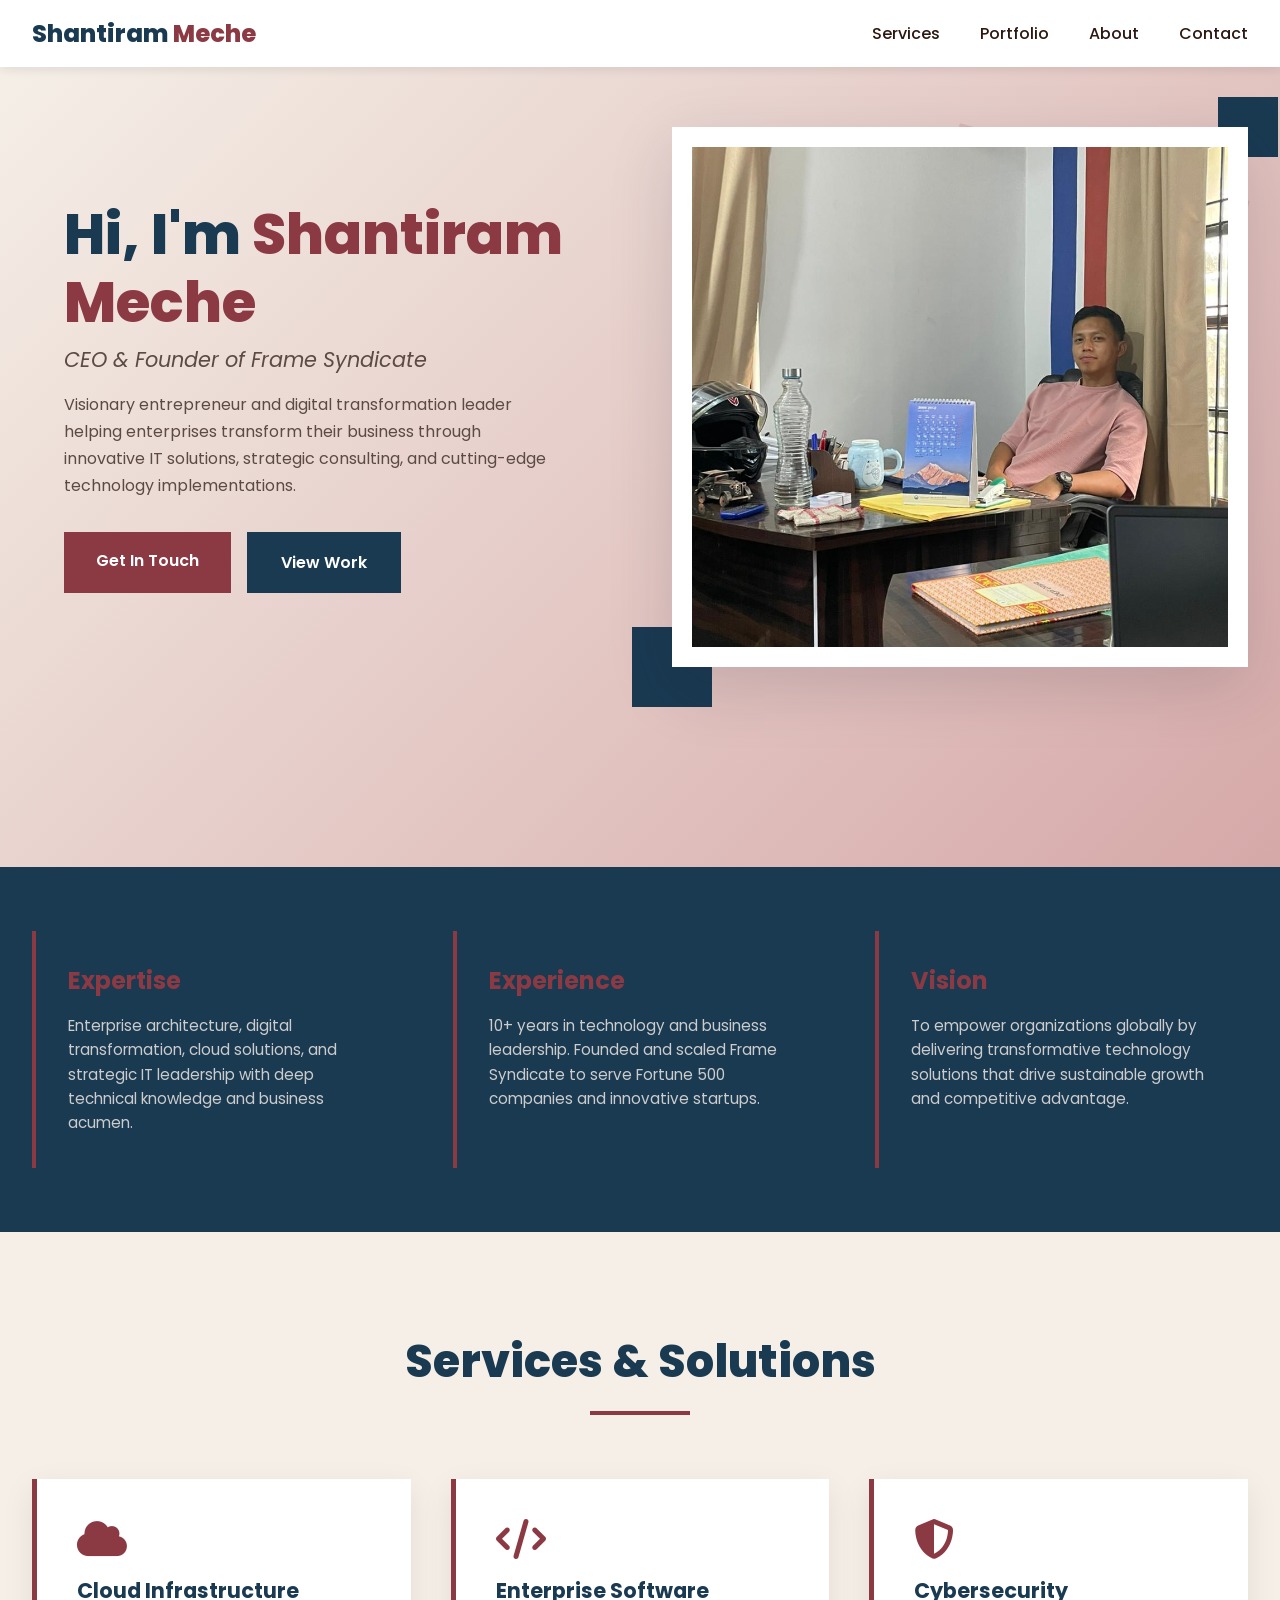
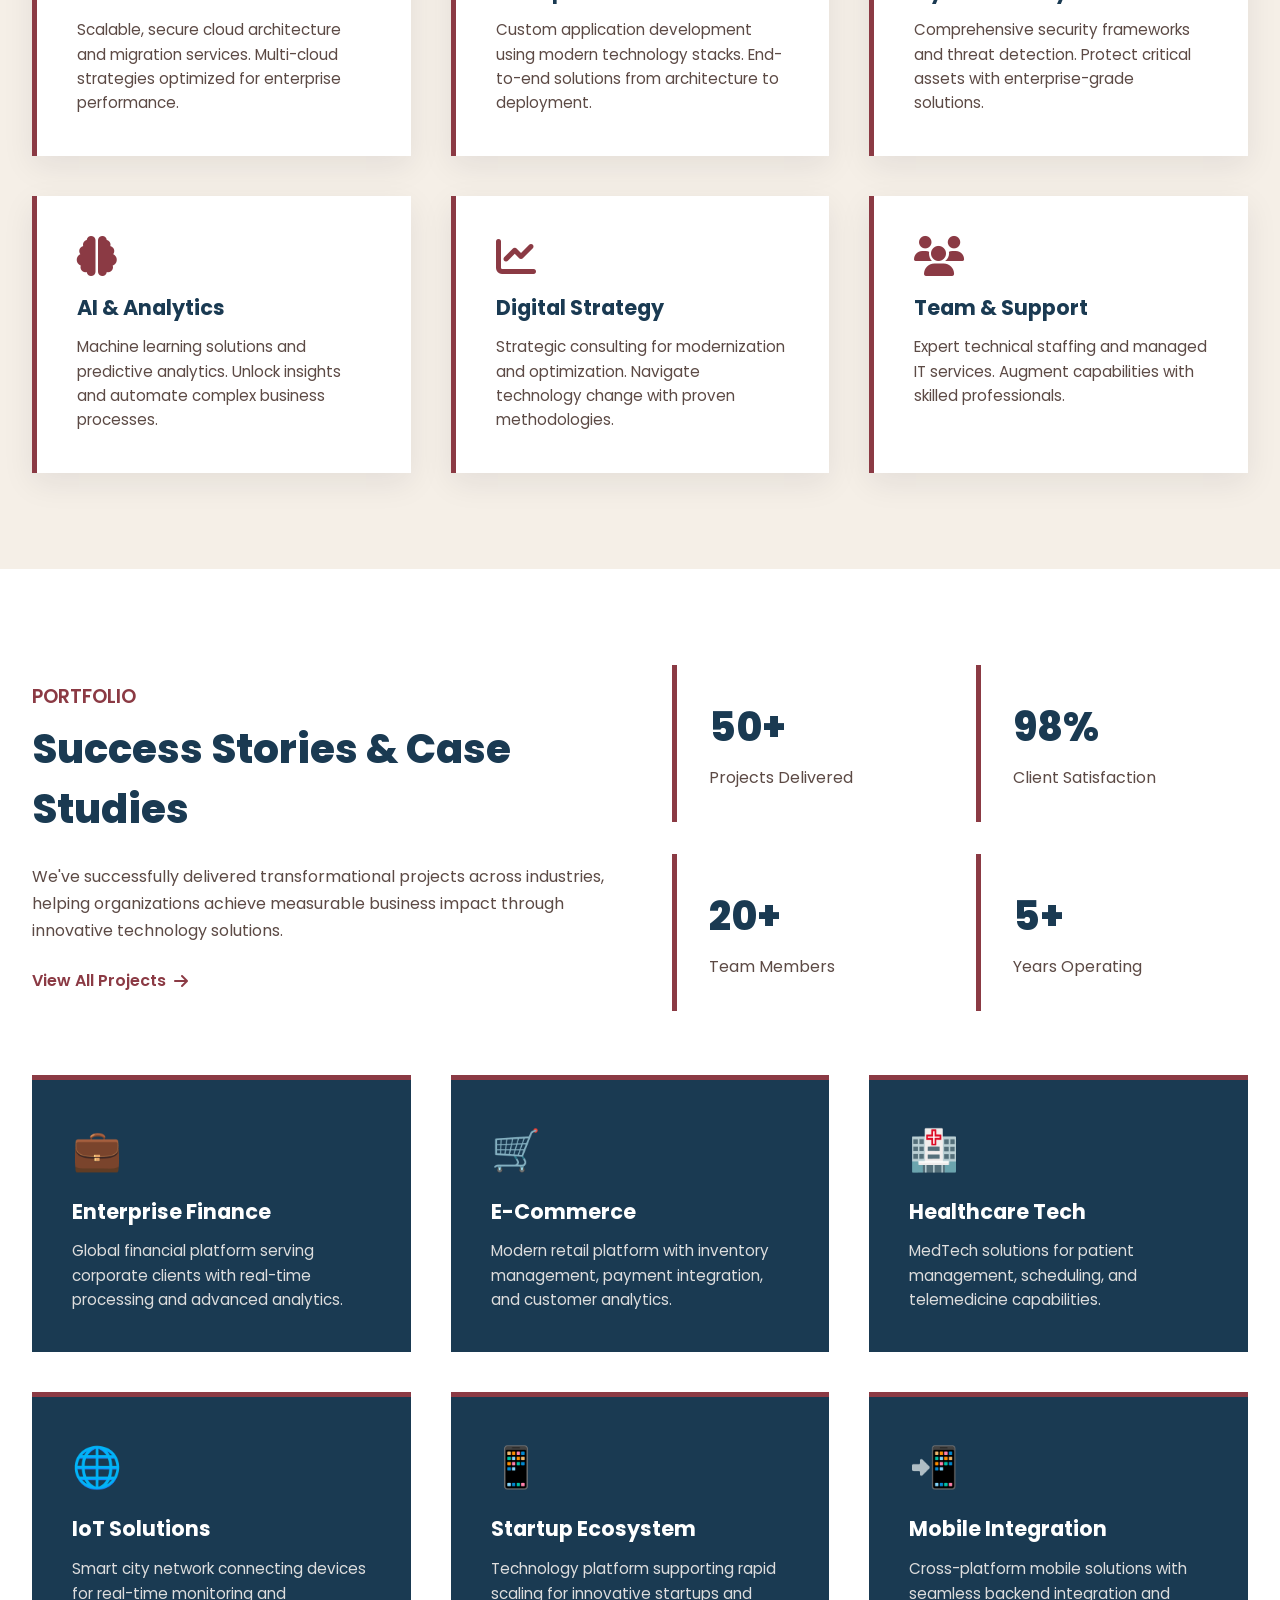
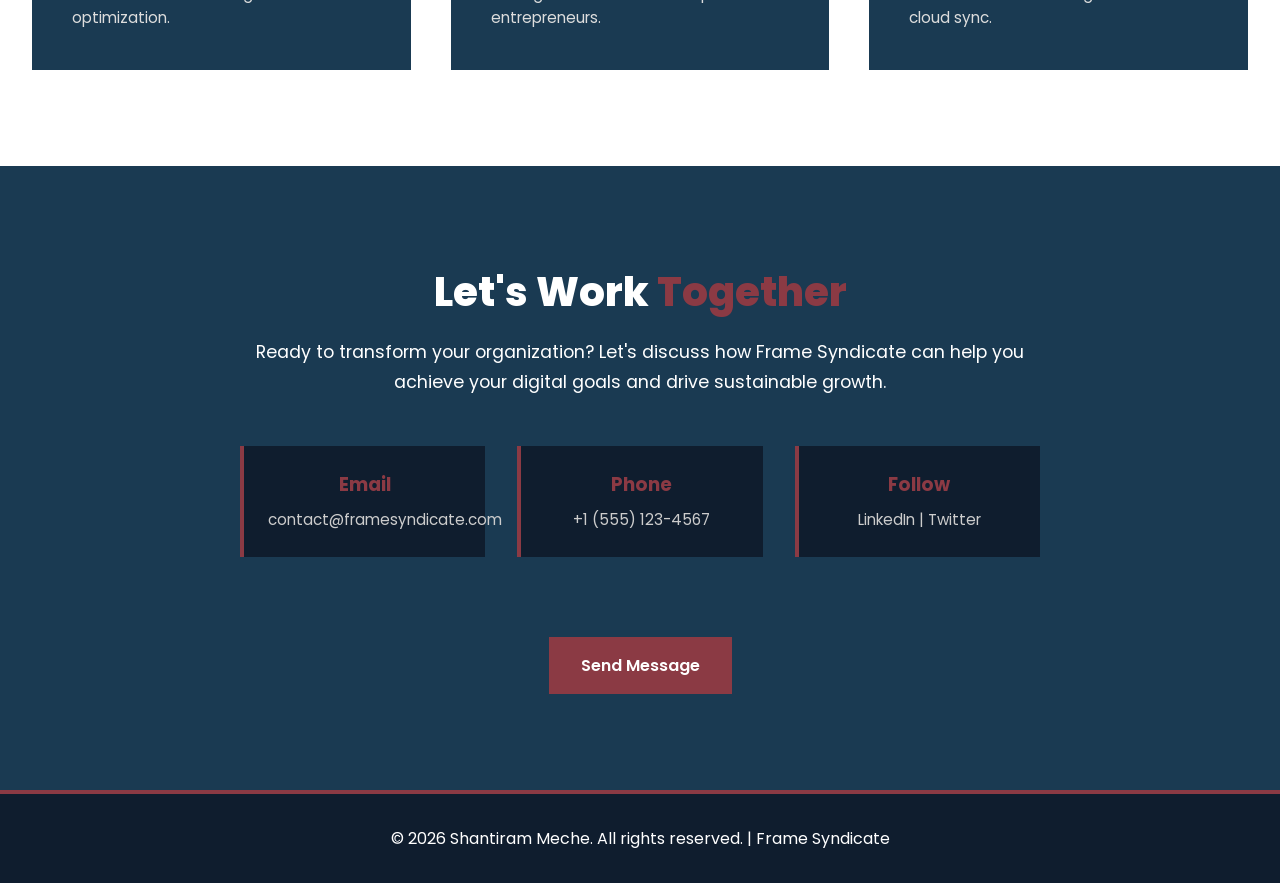
==== index.html @ 21a4532c "Update configuration files" ====
<!DOCTYPE html>
<html lang="en">
<head>
    <meta charset="UTF-8">
    <meta name="viewport" content="width=device-width, initial-scale=1.0, viewport-fit=contain">
    <title>Shantiram Meche | CEO & Founder - Frame Syndicate</title>
    
    <link rel="icon" href="/shantiram_meche/me.jpeg" type="image/jpeg">
  <link rel="manifest" href="manifest.json">
<meta name="theme-color" content="#facc15">
    <link rel="canonical" href="https://shantirammeche2219bit-netizen.github.io/shantiram_meche/">
    <meta name="description" content="Shantiram Meche - CEO & Founder of Frame Syndicate. Award-winning digital transformation leader and entrepreneur.">
    
    <!-- Generic Meta Tags -->
    <meta name="color-scheme" content="light dark">
    <meta name="supported-color-schemes" content="light dark">
    
    <!-- Open Graph -->
    <meta property="og:title" content="Shantiram Meche | CEO & Founder - Frame Syndicate">
    <meta property="og:description" content="Award-winning digital transformation leader and entrepreneur">
    <meta property="og:image" content="me.jpeg">
    <meta property="og:url" content="https://yoursite.com">
    <meta property="og:type" content="website">
    
    <!-- Twitter Card -->
    <meta name="twitter:card" content="summary_large_image">
    <meta name="twitter:title" content="Shantiram Meche">
    <meta name="twitter:description" content="CEO & Founder of Frame Syndicate">
    <link rel="preconnect" href="https://fonts.googleapis.com">
    <link rel="preconnect" href="https://fonts.gstatic.com" crossorigin>
    <link href="https://fonts.googleapis.com/css2?family=Poppins:wght@300;400;500;600;700;800&display=swap" rel="stylesheet">
    <link rel="stylesheet" href="https://cdnjs.cloudflare.com/ajax/libs/font-awesome/6.4.0/css/all.min.css">
    <link rel="stylesheet" href="style.css">
</head>
<body>
    <header>
        <nav>
            <a href="#" class="logo">Shantiram <span class="logo-yellow">Meche</span></a>
            <ul class="nav-links">
                <li><a href="#services" class="nav-link">Services</a></li>
                <li><a href="./portfolio.html" class="nav-link">Portfolio</a></li>
                <li><a href="./about.html" class="nav-link">About</a></li>
                <li><a href="#contact" class="nav-link">Contact</a></li>
            </ul>
             <button id="installBtn" style="display:none;" class="btn btn-primary">
                    Install App
                    </button>
            <div class="hamburger">
                <span></span>
                <span></span>
                <span></span>
            </div>
        </nav>
    </header>

    <section class="hero">
        <div class="hero-container">
            <div class="hero-content">
                <h1>Hi, I'm <span class="highlight">Shantiram Meche</span></h1>
                <p class="hero-subtitle">CEO & Founder of Frame Syndicate</p>
                <p class="hero-description">Visionary entrepreneur and digital transformation leader helping enterprises transform their business through innovative IT solutions, strategic consulting, and cutting-edge technology implementations.</p>
                <div class="cta-buttons">
                    <a href="#contact" class="btn btn-primary">Get In Touch</a>
                    <a href="./portfolio.html" class="btn btn-secondary">View Work</a>
                </div>
            </div>

            <div class="hero-image-box">
                <div class="image-frame">
                    <img src="me.jpeg" alt="Shantiram Meche">
                    <div class="frame-accent frame-accent-1"></div>
                    <div class="frame-accent frame-accent-2"></div>
                </div>
            </div>
        </div>
    </section>

    <section class="about-section">
        <div class="about-content">
            <div class="about-card">
                <h3>Expertise</h3>
                <p>Enterprise architecture, digital transformation, cloud solutions, and strategic IT leadership with deep technical knowledge and business acumen.</p>
            </div>
            <div class="about-card">
                <h3>Experience</h3>
                <p>10+ years in technology and business leadership. Founded and scaled Frame Syndicate to serve Fortune 500 companies and innovative startups.</p>
            </div>
            <div class="about-card">
                <h3>Vision</h3>
                <p>To empower organizations globally by delivering transformative technology solutions that drive sustainable growth and competitive advantage.</p>
            </div>
        </div>
    </section>

    <section class="services" id="services">
        <div class="services-container">
            <div class="section-header">
                <h2>Services & Solutions</h2>
                <div class="yellow-bar"></div>
            </div>

            <div class="services-grid">
                <div class="service-card">
                    <i class="fas fa-cloud"></i>
                    <h3>Cloud Infrastructure</h3>
                    <p>Scalable, secure cloud architecture and migration services. Multi-cloud strategies optimized for enterprise performance.</p>
                </div>

                <div class="service-card">
                    <i class="fas fa-code"></i>
                    <h3>Enterprise Software</h3>
                    <p>Custom application development using modern technology stacks. End-to-end solutions from architecture to deployment.</p>
                </div>

                <div class="service-card">
                    <i class="fas fa-shield-alt"></i>
                    <h3>Cybersecurity</h3>
                    <p>Comprehensive security frameworks and threat detection. Protect critical assets with enterprise-grade solutions.</p>
                </div>

                <div class="service-card">
                    <i class="fas fa-brain"></i>
                    <h3>AI & Analytics</h3>
                    <p>Machine learning solutions and predictive analytics. Unlock insights and automate complex business processes.</p>
                </div>

                <div class="service-card">
                    <i class="fas fa-chart-line"></i>
                    <h3>Digital Strategy</h3>
                    <p>Strategic consulting for modernization and optimization. Navigate technology change with proven methodologies.</p>
                </div>

                <div class="service-card">
                    <i class="fas fa-users"></i>
                    <h3>Team & Support</h3>
                    <p>Expert technical staffing and managed IT services. Augment capabilities with skilled professionals.</p>
                </div>
            </div>
        </div>
    </section>

    <section class="portfolio">
        <div class="portfolio-container">
            <div class="portfolio-header">
                <div class="portfolio-text">
                    <h3>PORTFOLIO</h3>
                    <h2>Success Stories & Case Studies</h2>
                    <p>We've successfully delivered transformational projects across industries, helping organizations achieve measurable business impact through innovative technology solutions.</p>
                    <a href="./portfolio.html" class="portfolio-link">View All Projects <i class="fas fa-arrow-right"></i></a>
                </div>

                <div class="portfolio-stats">
                    <div class="stat-item">
                        <div class="stat-number">50+</div>
                        <div class="stat-label">Projects Delivered</div>
                    </div>
                    <div class="stat-item">
                        <div class="stat-number">98%</div>
                        <div class="stat-label">Client Satisfaction</div>
                    </div>
                    <div class="stat-item">
                        <div class="stat-number">20+</div>
                        <div class="stat-label">Team Members</div>
                    </div>
                    <div class="stat-item">
                        <div class="stat-number">5+</div>
                        <div class="stat-label">Years Operating</div>
                    </div>
                </div>
            </div>

            <div class="portfolio-showcase">
                <div class="project-card">
                    <div class="project-icon">💼</div>
                    <h4>Enterprise Finance</h4>
                    <p>Global financial platform serving corporate clients with real-time processing and advanced analytics.</p>
                </div>

                <div class="project-card">
                    <div class="project-icon">🛒</div>
                    <h4>E-Commerce</h4>
                    <p>Modern retail platform with inventory management, payment integration, and customer analytics.</p>
                </div>

                <div class="project-card">
                    <div class="project-icon">🏥</div>
                    <h4>Healthcare Tech</h4>
                    <p>MedTech solutions for patient management, scheduling, and telemedicine capabilities.</p>
                </div>

                <div class="project-card">
                    <div class="project-icon">🌐</div>
                    <h4>IoT Solutions</h4>
                    <p>Smart city network connecting devices for real-time monitoring and optimization.</p>
                </div>

                <div class="project-card">
                    <div class="project-icon">📱</div>
                    <h4>Startup Ecosystem</h4>
                    <p>Technology platform supporting rapid scaling for innovative startups and entrepreneurs.</p>
                </div>

                <div class="project-card">
                    <div class="project-icon">📲</div>
                    <h4>Mobile Integration</h4>
                    <p>Cross-platform mobile solutions with seamless backend integration and cloud sync.</p>
                </div>
            </div>
        </div>
    </section>

    <section class="contact" id="contact">
        <div class="contact-container">
            <h2>Let's Work <span class="contact-yellow">Together</span></h2>
            <p>Ready to transform your organization? Let's discuss how Frame Syndicate can help you achieve your digital goals and drive sustainable growth.</p>

            <div class="contact-info">
                <div class="contact-item">
                    <h3>Email</h3>
                    <p><a href="mailto:contact@framesyndicate.com">contact@framesyndicate.com</a></p>
                </div>
                <div class="contact-item">
                    <h3>Phone</h3>
                    <p>+1 (555) 123-4567</p>
                </div>
                <div class="contact-item">
                    <h3>Follow</h3>
                    <p><a href="#">LinkedIn</a> | <a href="#">Twitter</a></p>
                </div>
            </div>

            <a href="mailto:contact@framesyndicate.com" class="btn btn-primary" style="margin-top: 2rem;">Send Message</a>
        </div>
    </section>

    <footer>
        <p>&copy; 2026 Shantiram Meche. All rights reserved. | Frame Syndicate</p>
    </footer>

    <script>
        // Mobile menu toggle
        const hamburger = document.querySelector('.hamburger');
        const navLinks = document.querySelector('.nav-links');

        if (hamburger) {
            hamburger.addEventListener('click', () => {
                hamburger.classList.toggle('active');
                navLinks.classList.toggle('active');
            });

            // Close menu when a link is clicked
            document.querySelectorAll('.nav-link').forEach(link => {
                link.addEventListener('click', () => {
                    hamburger.classList.remove('active');
                    navLinks.classList.remove('active');
                });
            });
        }
const isIOS = /iphone|ipad|ipod/.test(navigator.userAgent.toLowerCase());
const isStandalone = window.matchMedia('(display-mode: standalone)').matches;

if (isIOS && !isStandalone) {
  alert("To install: Tap Share → Add to Home Screen");
}

let deferredPrompt;
const installBtn = document.getElementById("installBtn");

// Detect install availability
window.addEventListener("beforeinstallprompt", (e) => {
  e.preventDefault();
  deferredPrompt = e;
  installBtn.style.display = "block";
});

// Button click
installBtn.addEventListener("click", async () => {
  installBtn.style.display = "none";
  deferredPrompt.prompt();
  
  const { outcome } = await deferredPrompt.userChoice;
  console.log("User choice:", outcome);

  deferredPrompt = null;
});

// Hide after install
window.addEventListener("appinstalled", () => {
  console.log("App installed");
  installBtn.style.display = "none";
});

if (isIOS && !isStandalone) {
  alert("To install: Tap Share → Add to Home Screen");
}

if ("serviceWorker" in navigator) {
  window.addEventListener("load", () => {
    navigator.serviceWorker.register("service-worker.js")
      .then(reg => console.log("SW registered", reg))
      .catch(err => console.log("SW failed", err));
  });
}
</script>
</body>
</html>
---- style.css ----
* {
    margin: 0;
    padding: 0;
    box-sizing: border-box;
}

:root {
    --navy: #1A3A52;
    --dark-navy: #0F1D2E;
    --maroon: #8B3A44;
    --pink: #D4A5A5;
    --light-bg: #F5EFE7;
    --white: #FFFFFF;
    --text-dark: #2C1810;
    --text-gray: #5C4A45;
}

html {
    scroll-behavior: smooth;
}

body {
    font-family: 'Poppins', sans-serif;
    background-color: var(--light-bg);
    color: var(--text-dark);
    overflow-x: hidden;
}

/* Navigation */
header {
    background: var(--white);
    box-shadow: 0 2px 10px rgba(26, 26, 46, 0.1);
    position: sticky;
    top: 0;
    z-index: 1000;
}

nav {
    max-width: 1400px;
    margin: 0 auto;
    padding: 1rem 2rem;
    display: flex;
    justify-content: space-between;
    align-items: center;
}

.logo {
    font-size: 1.5rem;
    font-weight: 800;
    color: var(--navy);
    text-decoration: none;
}

.logo-yellow {
    color: var(--maroon);
}

.nav-links {
    display: flex;
    list-style: none;
    gap: 2.5rem;
}

.nav-link {
    text-decoration: none;
    color: var(--text-dark);
    font-weight: 500;
    transition: color 0.3s;
}

.nav-link:hover {
    color: var(--maroon);
}

/* Hero Section with Geometric Layout */
.hero {
    position: relative;
    min-height: 100vh;
    background: linear-gradient(135deg, var(--light-bg) 0%, var(--pink) 100%);
    overflow: hidden;
    padding: 60px 2rem 2rem;
}

.hero-container {
    max-width: 1400px;
    margin: 0 auto;
    position: relative;
    height: 100%;
    display: grid;
    grid-template-columns: 1fr 1fr;
    gap: 4rem;
    align-items: center;
}

/* Geometric blocks background */
.hero::before {
    content: '';
    position: absolute;
    top: 10%;
    right: 5%;
    width: 300px;
    height: 300px;
    background: var(--maroon);
    opacity: 0.15;
    border-radius: 0;
    transform: rotate(15deg);
    z-index: 0;
}

.hero::after {
    content: '';
    position: absolute;
    bottom: 10%;
    left: 5%;
    width: 250px;
    height: 250px;
    background: var(--yellow);
    opacity: 0.1;
    transform: rotate(-20deg);
    z-index: 0;
}

.hero-content {
    position: relative;
    z-index: 10;
    padding: 2rem;
}

.hero h1 {
    font-size: 3.5rem;
    font-weight: 800;
    margin-bottom: 0.5rem;
    line-height: 1.2;
    color: var(--navy);
}

.hero h1 .highlight {
    color: var(--maroon);
}

.hero-subtitle {
    font-size: 1.3rem;
    color: var(--text-gray);
    margin-bottom: 1rem;
    font-style: italic;
}

.hero-description {
    font-size: 1rem;
    line-height: 1.7;
    color: var(--text-gray);
    margin-bottom: 2rem;
    max-width: 500px;
}

.cta-buttons {
    display: flex;
    gap: 1rem;
    flex-wrap: wrap;
}

.btn {
    padding: 1rem 2rem;
    font-size: 1rem;
    font-weight: 600;
    border: none;
    cursor: pointer;
    border-radius: 0;
    transition: all 0.3s;
    text-decoration: none;
    display: inline-block;
    font-family: 'Poppins', sans-serif;
}

.btn-primary {
    background: var(--maroon);
    color: var(--white);
}

.btn-primary:hover {
    background: #A84A56;
    transform: translateY(-3px);
    box-shadow: 0 8px 20px rgba(255, 193, 7, 0.3);
}

.btn-secondary {
    background: var(--navy);
    color: var(--white);
    border: 2px solid var(--navy);
}

.btn-secondary:hover {
    background: var(--dark-navy);
    border-color: var(--dark-navy);
}

.hero-image-box {
    position: relative;
    z-index: 10;
}

.image-frame {
    position: relative;
    background: var(--white);
    padding: 20px;
    box-shadow: 0 20px 60px rgba(26, 26, 46, 0.15);
}

.image-frame img {
    width: 100%;
    display: block;
    object-fit: cover;
    height: 500px;
}

.frame-accent {
    position: absolute;
    background: var(--navy);
    z-index: -1;
}

.frame-accent-1 {
    top: -30px;
    right: -30px;
    width: 60px;
    height: 60px;
}

.frame-accent-2 {
    bottom: -40px;
    left: -40px;
    width: 80px;
    height: 80px;
}

/* About Quick Info */
.about-section {
    background: var(--navy);
    color: var(--white);
    padding: 4rem 2rem;
    margin-top: -100px;
    position: relative;
    z-index: 5;
}

.about-content {
    max-width: 1400px;
    margin: 0 auto;
    display: grid;
    grid-template-columns: repeat(3, 1fr);
    gap: 3rem;
}

.about-card {
    padding: 2rem;
    border-left: 4px solid var(--maroon);
}

.about-card h3 {
    font-size: 1.5rem;
    color: var(--maroon);
    margin-bottom: 1rem;
}

.about-card p {
    line-height: 1.6;
    color: #ccc;
    font-size: 0.95rem;
}

/* Services Section */
.services {
    padding: 6rem 2rem;
    background: var(--light-bg);
}

.section-header {
    text-align: center;
    margin-bottom: 4rem;
}

.section-header h2 {
    font-size: 2.8rem;
    font-weight: 800;
    color: var(--navy);
    margin-bottom: 0.5rem;
}

.section-header .yellow-bar {
    width: 100px;
    height: 4px;
    background: var(--maroon);
    margin: 1rem auto;
}

.services-container {
    max-width: 1400px;
    margin: 0 auto;
}

.services-grid {
    display: grid;
    grid-template-columns: repeat(auto-fit, minmax(280px, 1fr));
    gap: 2.5rem;
}

.service-card {
    background: var(--white);
    padding: 2.5rem;
    position: relative;
    border-left: 5px solid var(--maroon);
    box-shadow: 0 10px 30px rgba(26, 26, 46, 0.08);
    transition: all 0.3s;
}

.service-card:hover {
    transform: translateY(-8px);
    box-shadow: 0 20px 50px rgba(26, 26, 46, 0.15);
}

.service-card i {
    font-size: 2.5rem;
    color: var(--maroon);
    margin-bottom: 1rem;
}

.service-card h3 {
    font-size: 1.3rem;
    color: var(--navy);
    margin-bottom: 0.8rem;
}

.service-card p {
    color: var(--text-gray);
    line-height: 1.6;
    font-size: 0.95rem;
}

/* Portfolio Section */
.portfolio {
    padding: 6rem 2rem;
    background: var(--white);
}

.portfolio-container {
    max-width: 1400px;
    margin: 0 auto;
}

.portfolio-header {
    display: grid;
    grid-template-columns: 1fr 1fr;
    gap: 4rem;
    align-items: center;
    margin-bottom: 4rem;
}

.portfolio-text h3 {
    font-size: 1.2rem;
    color: var(--maroon);
    font-weight: 600;
    margin-bottom: 0.5rem;
}

.portfolio-text h2 {
    font-size: 2.5rem;
    color: var(--navy);
    font-weight: 800;
    margin-bottom: 1.5rem;
}

.portfolio-text p {
    color: var(--text-gray);
    line-height: 1.7;
    margin-bottom: 1.5rem;
}

.portfolio-link {
    color: var(--maroon);
    text-decoration: none;
    font-weight: 600;
    display: inline-flex;
    align-items: center;
    gap: 0.5rem;
    transition: gap 0.3s;
}

.portfolio-link:hover {
    gap: 1rem;
}

.portfolio-stats {
    display: grid;
    grid-template-columns: repeat(2, 1fr);
    gap: 2rem;
}

.stat-item {
    background: var(--white);
    padding: 2rem;
    border-left: 5px solid var(--maroon);
}

.stat-number {
    font-size: 2.5rem;
    font-weight: 800;
    color: var(--navy);
}

.stat-label {
    color: var(--text-gray);
    margin-top: 0.5rem;
}

.portfolio-showcase {
    display: grid;
    grid-template-columns: repeat(auto-fit, minmax(300px, 1fr));
    gap: 2.5rem;
    margin-top: 3rem;
}

.project-card {
    background: var(--navy);
    color: var(--white);
    padding: 2.5rem;
    border-top: 5px solid var(--maroon);
    transition: all 0.3s;
}

.project-card:hover {
    transform: translateY(-8px);
    box-shadow: 0 20px 50px rgba(26, 26, 46, 0.3);
}

.project-icon {
    font-size: 2.5rem;
    margin-bottom: 1rem;
}

.project-card h4 {
    font-size: 1.3rem;
    margin-bottom: 0.8rem;
}

.project-card p {
    color: #ddd;
    line-height: 1.6;
    font-size: 0.95rem;
}

/* Contact Section */
.contact {
    background: var(--navy);
    color: var(--white);
    padding: 6rem 2rem;
    text-align: center;
}

.contact-container {
    max-width: 800px;
    margin: 0 auto;
}

.contact h2 {
    font-size: 2.5rem;
    font-weight: 800;
    margin-bottom: 1rem;
}

.contact-yellow {
    color: var(--maroon);
}

.contact p {
    font-size: 1.1rem;
    margin-bottom: 2rem;
    line-height: 1.7;
}

.contact-info {
    display: grid;
    grid-template-columns: repeat(auto-fit, minmax(200px, 1fr));
    gap: 2rem;
    margin: 3rem 0;
}

.contact-item {
    padding: 1.5rem;
    background: var(--dark-navy);
    border-left: 4px solid var(--maroon);
}

.contact-item h3 {
    color: var(--maroon);
    margin-bottom: 0.5rem;
}

.contact-item p {
    margin: 0;
    font-size: 0.95rem;
    color: #ccc;
}

.contact-item a {
    color: var(--yellow);
    text-decoration: none;
}

.contact-item a:hover {
    text-decoration: underline;
}

/* Footer */
footer {
    background: var(--dark-navy);
    color: var(--white);
    padding: 2rem;
    text-align: center;
    border-top: 4px solid var(--maroon);
}

/* Hamburger for mobile */
.hamburger {
    display: none;
    flex-direction: column;
    cursor: pointer;
    gap: 5px;
}

.hamburger span {
    width: 25px;
    height: 3px;
    background: var(--navy);
    border-radius: 2px;
    transition: all 0.3s;
}

/* Hamburger active state */
.hamburger.active span:nth-child(1) {
    transform: rotate(45deg) translate(8px, 8px);
}

.hamburger.active span:nth-child(2) {
    opacity: 0;
}

.hamburger.active span:nth-child(3) {
    transform: rotate(-45deg) translate(7px, -7px);
}

/* Responsive */
@media (max-width: 1024px) {
    .hero-container {
        grid-template-columns: 1fr;
    }

    .about-content {
        grid-template-columns: 1fr;
    }

    .portfolio-header {
        grid-template-columns: 1fr;
    }
}

@media (max-width: 768px) {
    .hero {
        padding: 60px 1rem 1rem;
        min-height: auto;
    }

    .hero h1 {
        font-size: 2.5rem;
    }

    .nav-links {
        position: absolute;
        top: 100%;
        left: 0;
        right: 0;
        background: var(--white);
        flex-direction: column;
        gap: 0;
        max-height: 0;
        overflow: hidden;
        transition: max-height 0.3s ease;
        box-shadow: 0 4px 10px rgba(26, 26, 46, 0.1);
        padding: 0;
        border-bottom: 1px solid #f0f0f0;
    }

    .nav-links.active {
        max-height: 300px;
        padding: 1rem 0;
    }

    .nav-links li {
        padding: 0;
    }

    .nav-link {
        display: block;
        padding: 1rem 2rem;
        border-bottom: 1px solid #f5f5f5;
    }

    .nav-link:hover {
        background: var(--light-bg);
    }

    .hamburger {
        display: flex;
    }

    .section-header h2 {
        font-size: 2rem;
    }

    .services-grid {
        grid-template-columns: 1fr;
    }

    .portfolio-showcase {
        grid-template-columns: 1fr;
    }

    .about-content {
        grid-template-columns: 1fr;
    }

    .portfolio-stats {
        grid-template-columns: 1fr;
    }
}
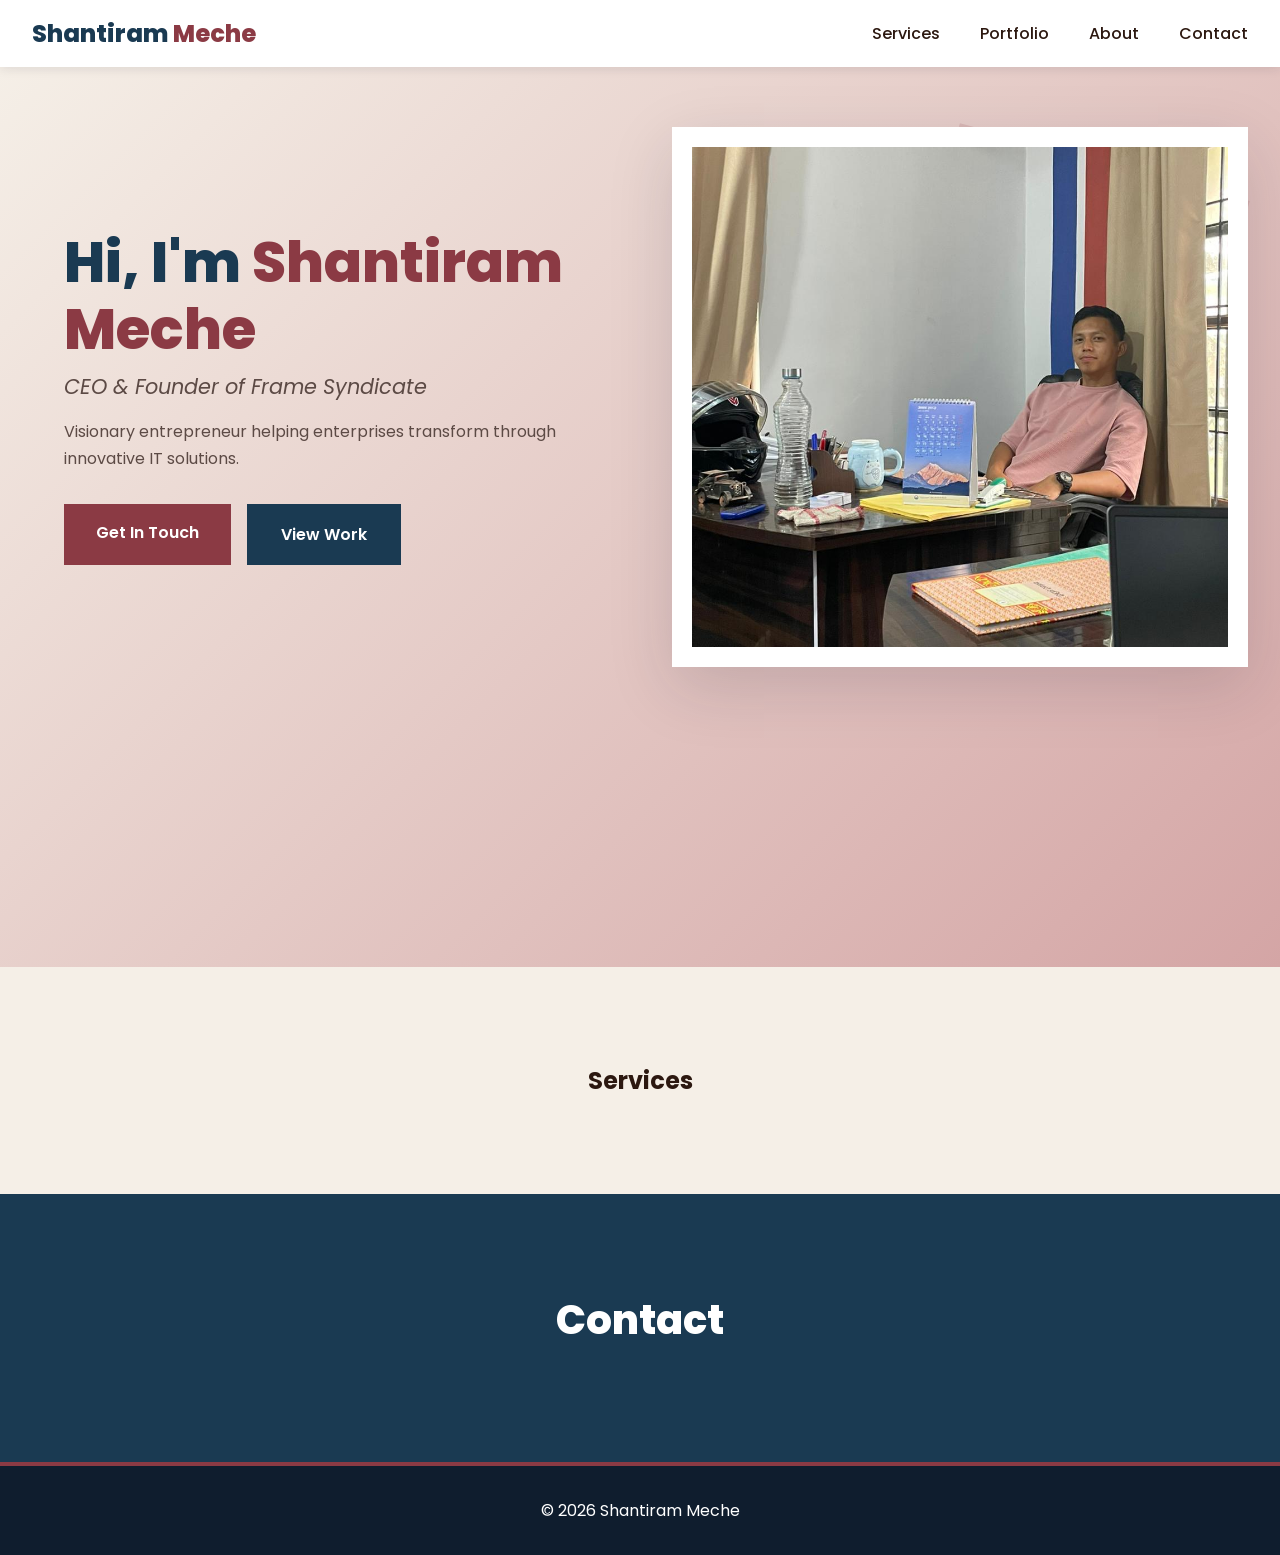
==== commit 2b000baf: "Update index.html, manifest.json, and sw.js" ====
--- a/index.html
+++ b/index.html
@@ -4,303 +4,132 @@
     <meta charset="UTF-8">
     <meta name="viewport" content="width=device-width, initial-scale=1.0, viewport-fit=contain">
     <title>Shantiram Meche | CEO & Founder - Frame Syndicate</title>
-    
-    <link rel="icon" href="/shantiram_meche/me.jpeg" type="image/jpeg">
-  <link rel="manifest" href="manifest.json">
-<meta name="theme-color" content="#facc15">
+
+    <!-- PWA -->
+    <link rel="manifest" href="./manifest.json">
+    <meta name="theme-color" content="#ffcc00">
+    <link rel="apple-touch-icon" href="./me.jpeg">
+    <meta name="apple-mobile-web-app-capable" content="yes">
+
+    <!-- SEO -->
+    <link rel="icon" href="./me.jpeg" type="image/jpeg">
     <link rel="canonical" href="https://shantirammeche2219bit-netizen.github.io/shantiram_meche/">
-    <meta name="description" content="Shantiram Meche - CEO & Founder of Frame Syndicate. Award-winning digital transformation leader and entrepreneur.">
-    
-    <!-- Generic Meta Tags -->
-    <meta name="color-scheme" content="light dark">
-    <meta name="supported-color-schemes" content="light dark">
-    
-    <!-- Open Graph -->
-    <meta property="og:title" content="Shantiram Meche | CEO & Founder - Frame Syndicate">
-    <meta property="og:description" content="Award-winning digital transformation leader and entrepreneur">
-    <meta property="og:image" content="me.jpeg">
-    <meta property="og:url" content="https://yoursite.com">
-    <meta property="og:type" content="website">
-    
-    <!-- Twitter Card -->
-    <meta name="twitter:card" content="summary_large_image">
-    <meta name="twitter:title" content="Shantiram Meche">
-    <meta name="twitter:description" content="CEO & Founder of Frame Syndicate">
+    <meta name="description" content="Shantiram Meche - CEO & Founder of Frame Syndicate.">
+
+    <!-- Fonts & Icons -->
     <link rel="preconnect" href="https://fonts.googleapis.com">
     <link rel="preconnect" href="https://fonts.gstatic.com" crossorigin>
     <link href="https://fonts.googleapis.com/css2?family=Poppins:wght@300;400;500;600;700;800&display=swap" rel="stylesheet">
     <link rel="stylesheet" href="https://cdnjs.cloudflare.com/ajax/libs/font-awesome/6.4.0/css/all.min.css">
-    <link rel="stylesheet" href="style.css">
+
+    <!-- CSS -->
+    <link rel="stylesheet" href="./style.css">
 </head>
+
 <body>
-    <header>
-        <nav>
-            <a href="#" class="logo">Shantiram <span class="logo-yellow">Meche</span></a>
-            <ul class="nav-links">
-                <li><a href="#services" class="nav-link">Services</a></li>
-                <li><a href="./portfolio.html" class="nav-link">Portfolio</a></li>
-                <li><a href="./about.html" class="nav-link">About</a></li>
-                <li><a href="#contact" class="nav-link">Contact</a></li>
-            </ul>
-             <button id="installBtn" style="display:none;" class="btn btn-primary">
-                    Install App
-                    </button>
-            <div class="hamburger">
-                <span></span>
-                <span></span>
-                <span></span>
-            </div>
-        </nav>
-    </header>
 
-    <section class="hero">
-        <div class="hero-container">
-            <div class="hero-content">
-                <h1>Hi, I'm <span class="highlight">Shantiram Meche</span></h1>
-                <p class="hero-subtitle">CEO & Founder of Frame Syndicate</p>
-                <p class="hero-description">Visionary entrepreneur and digital transformation leader helping enterprises transform their business through innovative IT solutions, strategic consulting, and cutting-edge technology implementations.</p>
-                <div class="cta-buttons">
-                    <a href="#contact" class="btn btn-primary">Get In Touch</a>
-                    <a href="./portfolio.html" class="btn btn-secondary">View Work</a>
-                </div>
+<header>
+    <nav>
+        <a href="#" class="logo">Shantiram <span class="logo-yellow">Meche</span></a>
+        <ul class="nav-links">
+            <li><a href="#services" class="nav-link">Services</a></li>
+            <li><a href="./portfolio.html" class="nav-link">Portfolio</a></li>
+            <li><a href="./about.html" class="nav-link">About</a></li>
+            <li><a href="#contact" class="nav-link">Contact</a></li>
+        </ul>
+        <div class="hamburger">
+            <span></span>
+            <span></span>
+            <span></span>
+        </div>
+    </nav>
+</header>
+
+<section class="hero">
+    <div class="hero-container">
+        <div class="hero-content">
+            <h1>Hi, I'm <span class="highlight">Shantiram Meche</span></h1>
+            <p class="hero-subtitle">CEO & Founder of Frame Syndicate</p>
+            <p class="hero-description">
+                Visionary entrepreneur helping enterprises transform through innovative IT solutions.
+            </p>
+
+            <div class="cta-buttons">
+                <a href="#contact" class="btn btn-primary">Get In Touch</a>
+                <a href="./portfolio.html" class="btn btn-secondary">View Work</a>
             </div>
 
-            <div class="hero-image-box">
-                <div class="image-frame">
-                    <img src="me.jpeg" alt="Shantiram Meche">
-                    <div class="frame-accent frame-accent-1"></div>
-                    <div class="frame-accent frame-accent-2"></div>
-                </div>
+            <!-- 🔥 INSTALL BUTTON -->
+            <button id="installBtn" style="margin-top:20px; display:none; padding:10px 20px; cursor:pointer;">
+                Install App
+            </button>
+        </div>
+
+        <div class="hero-image-box">
+            <div class="image-frame">
+                <img src="./me.jpeg" alt="Shantiram Meche">
             </div>
         </div>
-    </section>
+    </div>
+</section>
 
-    <section class="about-section">
-        <div class="about-content">
-            <div class="about-card">
-                <h3>Expertise</h3>
-                <p>Enterprise architecture, digital transformation, cloud solutions, and strategic IT leadership with deep technical knowledge and business acumen.</p>
-            </div>
-            <div class="about-card">
-                <h3>Experience</h3>
-                <p>10+ years in technology and business leadership. Founded and scaled Frame Syndicate to serve Fortune 500 companies and innovative startups.</p>
-            </div>
-            <div class="about-card">
-                <h3>Vision</h3>
-                <p>To empower organizations globally by delivering transformative technology solutions that drive sustainable growth and competitive advantage.</p>
-            </div>
-        </div>
-    </section>
+<section class="services" id="services">
+    <h2 style="text-align:center;">Services</h2>
+</section>
 
-    <section class="services" id="services">
-        <div class="services-container">
-            <div class="section-header">
-                <h2>Services & Solutions</h2>
-                <div class="yellow-bar"></div>
-            </div>
+<section class="contact" id="contact">
+    <h2 style="text-align:center;">Contact</h2>
+</section>
 
-            <div class="services-grid">
-                <div class="service-card">
-                    <i class="fas fa-cloud"></i>
-                    <h3>Cloud Infrastructure</h3>
-                    <p>Scalable, secure cloud architecture and migration services. Multi-cloud strategies optimized for enterprise performance.</p>
-                </div>
+<footer>
+    <p>&copy; 2026 Shantiram Meche</p>
+</footer>
 
-                <div class="service-card">
-                    <i class="fas fa-code"></i>
-                    <h3>Enterprise Software</h3>
-                    <p>Custom application development using modern technology stacks. End-to-end solutions from architecture to deployment.</p>
-                </div>
+<script>
+// Mobile menu
+const hamburger = document.querySelector('.hamburger');
+const navLinks = document.querySelector('.nav-links');
 
-                <div class="service-card">
-                    <i class="fas fa-shield-alt"></i>
-                    <h3>Cybersecurity</h3>
-                    <p>Comprehensive security frameworks and threat detection. Protect critical assets with enterprise-grade solutions.</p>
-                </div>
+if (hamburger) {
+    hamburger.addEventListener('click', () => {
+        hamburger.classList.toggle('active');
+        navLinks.classList.toggle('active');
+    });
+}
 
-                <div class="service-card">
-                    <i class="fas fa-brain"></i>
-                    <h3>AI & Analytics</h3>
-                    <p>Machine learning solutions and predictive analytics. Unlock insights and automate complex business processes.</p>
-                </div>
+// ✅ SERVICE WORKER
+if ("serviceWorker" in navigator) {
+    window.addEventListener("load", () => {
+        navigator.serviceWorker.register("./sw.js")
+            .then(() => console.log("✅ Service Worker Registered"))
+            .catch(err => console.log("❌ SW Failed", err));
+    });
+}
 
-                <div class="service-card">
-                    <i class="fas fa-chart-line"></i>
-                    <h3>Digital Strategy</h3>
-                    <p>Strategic consulting for modernization and optimization. Navigate technology change with proven methodologies.</p>
-                </div>
+// 🔥 INSTALL BUTTON LOGIC
+let deferredPrompt;
+const installBtn = document.getElementById("installBtn");
 
-                <div class="service-card">
-                    <i class="fas fa-users"></i>
-                    <h3>Team & Support</h3>
-                    <p>Expert technical staffing and managed IT services. Augment capabilities with skilled professionals.</p>
-                </div>
-            </div>
-        </div>
-    </section>
+window.addEventListener("beforeinstallprompt", (e) => {
+    e.preventDefault();
+    deferredPrompt = e;
+    installBtn.style.display = "block";
+});
 
-    <section class="portfolio">
-        <div class="portfolio-container">
-            <div class="portfolio-header">
-                <div class="portfolio-text">
-                    <h3>PORTFOLIO</h3>
-                    <h2>Success Stories & Case Studies</h2>
-                    <p>We've successfully delivered transformational projects across industries, helping organizations achieve measurable business impact through innovative technology solutions.</p>
-                    <a href="./portfolio.html" class="portfolio-link">View All Projects <i class="fas fa-arrow-right"></i></a>
-                </div>
+installBtn.addEventListener("click", () => {
+    if (deferredPrompt) {
+        deferredPrompt.prompt();
+    }
+});
 
-                <div class="portfolio-stats">
-                    <div class="stat-item">
-                        <div class="stat-number">50+</div>
-                        <div class="stat-label">Projects Delivered</div>
-                    </div>
-                    <div class="stat-item">
-                        <div class="stat-number">98%</div>
-                        <div class="stat-label">Client Satisfaction</div>
-                    </div>
-                    <div class="stat-item">
-                        <div class="stat-number">20+</div>
-                        <div class="stat-label">Team Members</div>
-                    </div>
-                    <div class="stat-item">
-                        <div class="stat-number">5+</div>
-                        <div class="stat-label">Years Operating</div>
-                    </div>
-                </div>
-            </div>
-
-            <div class="portfolio-showcase">
-                <div class="project-card">
-                    <div class="project-icon">💼</div>
-                    <h4>Enterprise Finance</h4>
-                    <p>Global financial platform serving corporate clients with real-time processing and advanced analytics.</p>
-                </div>
-
-                <div class="project-card">
-                    <div class="project-icon">🛒</div>
-                    <h4>E-Commerce</h4>
-                    <p>Modern retail platform with inventory management, payment integration, and customer analytics.</p>
-                </div>
-
-                <div class="project-card">
-                    <div class="project-icon">🏥</div>
-                    <h4>Healthcare Tech</h4>
-                    <p>MedTech solutions for patient management, scheduling, and telemedicine capabilities.</p>
-                </div>
-
-                <div class="project-card">
-                    <div class="project-icon">🌐</div>
-                    <h4>IoT Solutions</h4>
-                    <p>Smart city network connecting devices for real-time monitoring and optimization.</p>
-                </div>
-
-                <div class="project-card">
-                    <div class="project-icon">📱</div>
-                    <h4>Startup Ecosystem</h4>
-                    <p>Technology platform supporting rapid scaling for innovative startups and entrepreneurs.</p>
-                </div>
-
-                <div class="project-card">
-                    <div class="project-icon">📲</div>
-                    <h4>Mobile Integration</h4>
-                    <p>Cross-platform mobile solutions with seamless backend integration and cloud sync.</p>
-                </div>
-            </div>
-        </div>
-    </section>
-
-    <section class="contact" id="contact">
-        <div class="contact-container">
-            <h2>Let's Work <span class="contact-yellow">Together</span></h2>
-            <p>Ready to transform your organization? Let's discuss how Frame Syndicate can help you achieve your digital goals and drive sustainable growth.</p>
-
-            <div class="contact-info">
-                <div class="contact-item">
-                    <h3>Email</h3>
-                    <p><a href="mailto:contact@framesyndicate.com">contact@framesyndicate.com</a></p>
-                </div>
-                <div class="contact-item">
-                    <h3>Phone</h3>
-                    <p>+1 (555) 123-4567</p>
-                </div>
-                <div class="contact-item">
-                    <h3>Follow</h3>
-                    <p><a href="#">LinkedIn</a> | <a href="#">Twitter</a></p>
-                </div>
-            </div>
-
-            <a href="mailto:contact@framesyndicate.com" class="btn btn-primary" style="margin-top: 2rem;">Send Message</a>
-        </div>
-    </section>
-
-    <footer>
-        <p>&copy; 2026 Shantiram Meche. All rights reserved. | Frame Syndicate</p>
-    </footer>
-
-    <script>
-        // Mobile menu toggle
-        const hamburger = document.querySelector('.hamburger');
-        const navLinks = document.querySelector('.nav-links');
-
-        if (hamburger) {
-            hamburger.addEventListener('click', () => {
-                hamburger.classList.toggle('active');
-                navLinks.classList.toggle('active');
-            });
-
-            // Close menu when a link is clicked
-            document.querySelectorAll('.nav-link').forEach(link => {
-                link.addEventListener('click', () => {
-                    hamburger.classList.remove('active');
-                    navLinks.classList.remove('active');
-                });
-            });
-        }
+// iOS fallback
 const isIOS = /iphone|ipad|ipod/.test(navigator.userAgent.toLowerCase());
 const isStandalone = window.matchMedia('(display-mode: standalone)').matches;
 
 if (isIOS && !isStandalone) {
-  alert("To install: Tap Share → Add to Home Screen");
-}
-
-let deferredPrompt;
-const installBtn = document.getElementById("installBtn");
-
-// Detect install availability
-window.addEventListener("beforeinstallprompt", (e) => {
-  e.preventDefault();
-  deferredPrompt = e;
-  installBtn.style.display = "block";
-});
-
-// Button click
-installBtn.addEventListener("click", async () => {
-  installBtn.style.display = "none";
-  deferredPrompt.prompt();
-  
-  const { outcome } = await deferredPrompt.userChoice;
-  console.log("User choice:", outcome);
-
-  deferredPrompt = null;
-});
-
-// Hide after install
-window.addEventListener("appinstalled", () => {
-  console.log("App installed");
-  installBtn.style.display = "none";
-});
-
-if (isIOS && !isStandalone) {
-  alert("To install: Tap Share → Add to Home Screen");
-}
-
-if ("serviceWorker" in navigator) {
-  window.addEventListener("load", () => {
-    navigator.serviceWorker.register("service-worker.js")
-      .then(reg => console.log("SW registered", reg))
-      .catch(err => console.log("SW failed", err));
-  });
+    alert("To install: Tap Share → Add to Home Screen");
 }
 </script>
+
 </body>
-</html>
+</html>
